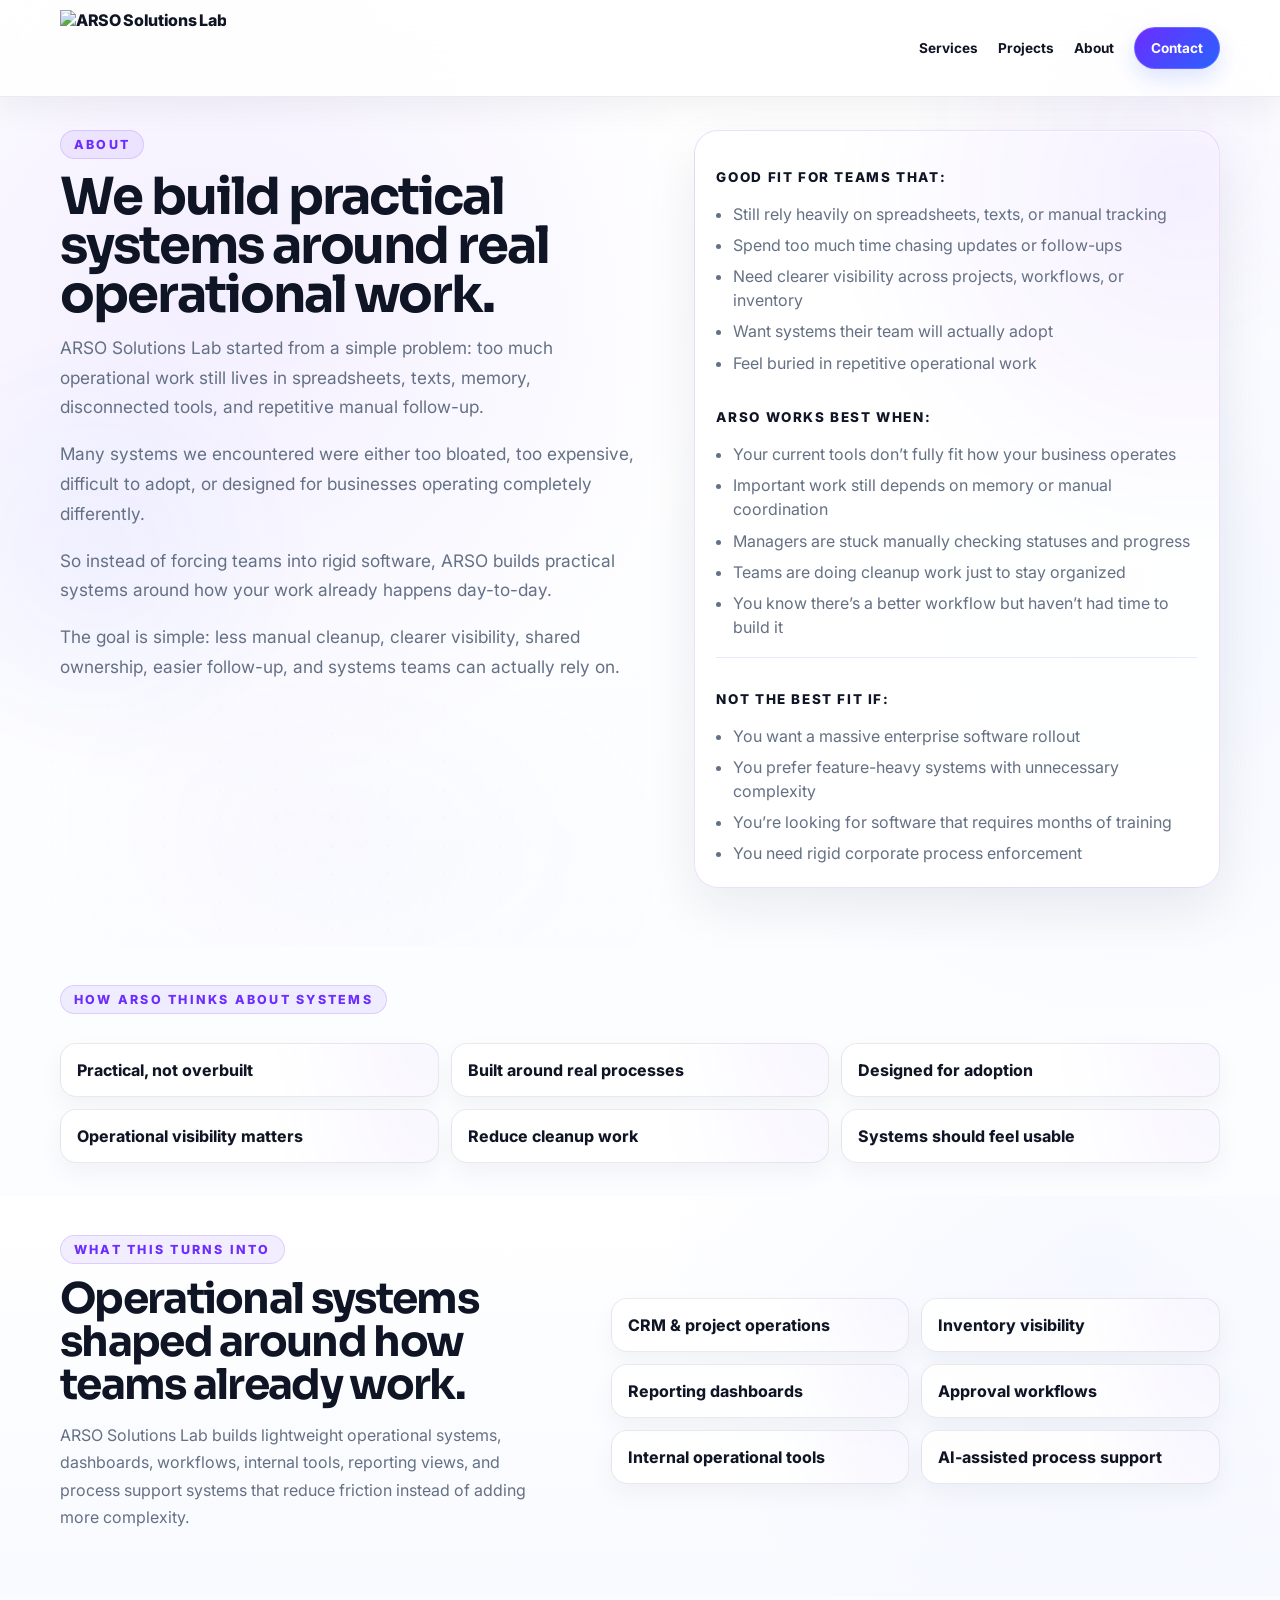
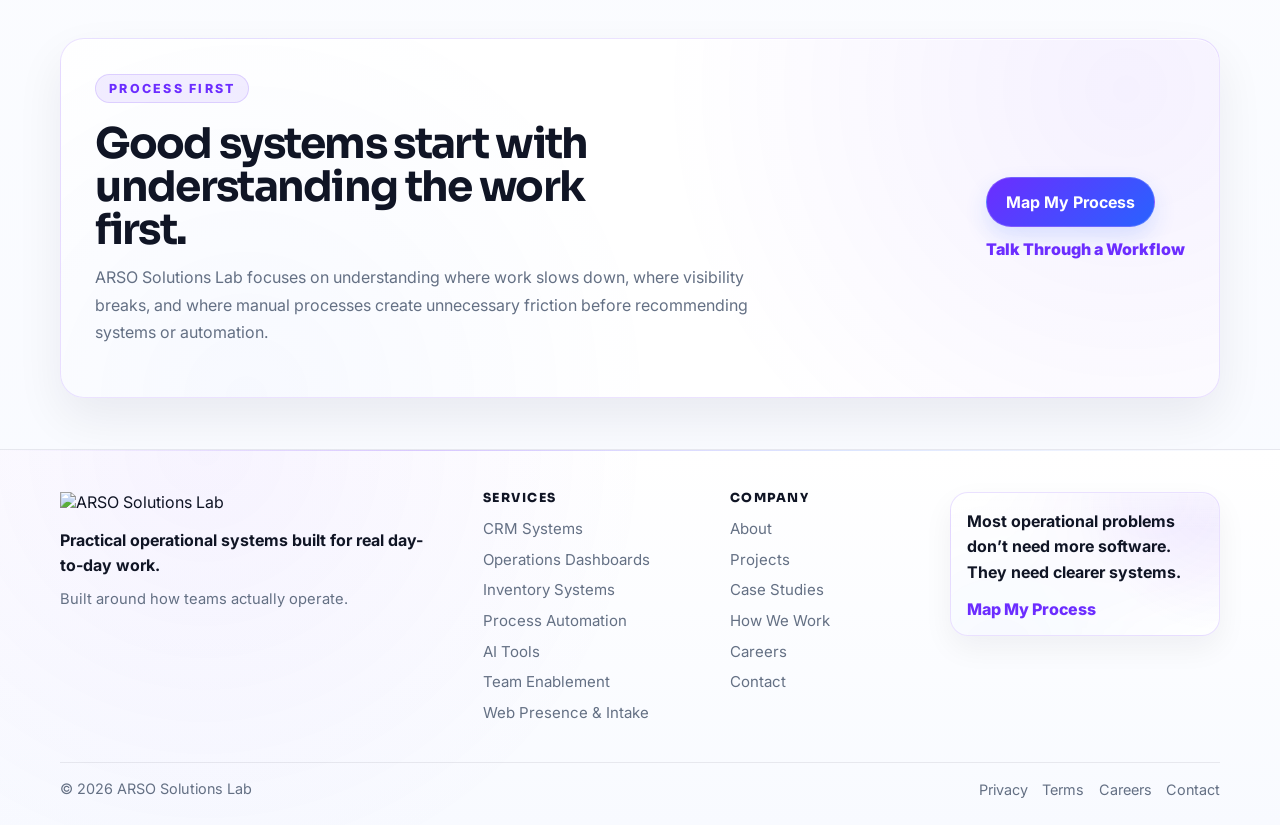
==== about.html @ b1f49772 "Add files via upload" ====
﻿<!DOCTYPE html>
<html lang="en">
  <head>
    <meta charset="UTF-8" />
    <meta name="viewport" content="width=device-width, initial-scale=1.0" />
    <title>About | ARSO Solutions Lab</title>
    <meta
      name="description"
      content="About ARSO Solutions Lab. Practical operational systems built around real workflows, adoption, visibility, and day-to-day work."
    />
    <meta property="og:site_name" content="ARSO Solutions Lab" />
    <meta property="og:type" content="website" />
    <meta property="og:title" content="About | ARSO Solutions Lab" />
    <meta property="og:description" content="About ARSO Solutions Lab. Practical operational systems built around real workflows, adoption, visibility, and day-to-day work." />
    <meta property="og:image" content="/Assets/apple-touch-icon.svg" />
    <meta name="twitter:card" content="summary" />
    <meta name="twitter:title" content="About | ARSO Solutions Lab" />
    <meta name="twitter:description" content="About ARSO Solutions Lab. Practical operational systems built around real workflows, adoption, visibility, and day-to-day work." />
    <link rel="preconnect" href="https://fonts.googleapis.com" />
    <link rel="preconnect" href="https://fonts.gstatic.com" crossorigin />
    <link
      href="https://fonts.googleapis.com/css2?family=Inter:wght@400;500;600;700;800&display=swap"
      rel="stylesheet"
    />
    <link rel="stylesheet" href="styles.css" />
    <link rel="icon" type="image/png" href="/Assets/favicon.svg" />
    <link rel="icon" type="image/png" sizes="32x32" href="/Assets/favicon-32.svg" />
    <link rel="icon" type="image/png" sizes="16x16" href="/Assets/favicon-16.svg" />
    <link rel="apple-touch-icon" href="/Assets/apple-touch-icon.svg" />
  </head>
  <body class="about-page">
    <header class="site-header">
      <div class="container nav">
        <a class="brand" href="index.html">
          <img src="/Assets/logo-full-light.svg" alt="ARSO Solutions Lab" class="logo logo-full" />
          <img src="/Assets/logo-compact1.svg" alt="AR" class="logo logo-compact" />
        </a>

        <nav class="nav-links">
          <a href="services.html">Services</a>
          <a href="projects.html">Projects</a>
          <a href="about.html" aria-current="page">About</a>
          <a href="index.html#contact" class="btn btn-sm">Contact</a>
        </nav>
      </div>
    </header>

    <main class="about-page-main">
      <section class="section about-page-hero">
        <div class="container about-page-grid">
          <div class="about-page-copy">
            <span class="eyebrow">About</span>
            <h1>We build practical systems around real operational work.</h1>
            <p>
              ARSO Solutions Lab started from a simple problem: too much operational work still lives in
              spreadsheets, texts, memory, disconnected tools, and repetitive manual follow-up.
            </p>
            <p>
              Many systems we encountered were either too bloated, too expensive, difficult to adopt,
              or designed for businesses operating completely differently.
            </p>
            <p>
              So instead of forcing teams into rigid software, ARSO builds practical systems around how
              your work already happens day-to-day.
            </p>
            <p>
              The goal is simple: less manual cleanup, clearer visibility, shared ownership, easier
              follow-up, and systems teams can actually rely on.
            </p>
          </div>

          <aside class="about-page-fit-card" aria-label="Who ARSO is a good fit for">
            <div>
              <p class="card-label">Good fit for teams that:</p>
              <ul>
                <li>Still rely heavily on spreadsheets, texts, or manual tracking</li>
                <li>Spend too much time chasing updates or follow-ups</li>
                <li>Need clearer visibility across projects, workflows, or inventory</li>
                <li>Want systems their team will actually adopt</li>
                <li>Feel buried in repetitive operational work</li>
              </ul>
            </div>

            <div>
              <p class="card-label">ARSO works best when:</p>
              <ul>
                <li>Your current tools don&rsquo;t fully fit how your business operates</li>
                <li>Important work still depends on memory or manual coordination</li>
                <li>Managers are stuck manually checking statuses and progress</li>
                <li>Teams are doing cleanup work just to stay organized</li>
                <li>You know there&rsquo;s a better workflow but haven&rsquo;t had time to build it</li>
              </ul>
            </div>

            <div class="about-page-filter">
              <p class="card-label">Not the best fit if:</p>
              <ul>
                <li>You want a massive enterprise software rollout</li>
                <li>You prefer feature-heavy systems with unnecessary complexity</li>
                <li>You&rsquo;re looking for software that requires months of training</li>
                <li>You need rigid corporate process enforcement</li>
              </ul>
            </div>
          </aside>
        </div>
      </section>

      <section id="about-philosophy" class="section about-philosophy-section" aria-label="How ARSO thinks about systems">
        <div class="container">
          <div class="section-heading left">
            <span class="eyebrow">How ARSO Thinks About Systems</span>
          </div>

          <div class="about-philosophy-strip">
            <article>Practical, not overbuilt</article>
            <article>Built around real processes</article>
            <article>Designed for adoption</article>
            <article>Operational visibility matters</article>
            <article>Reduce cleanup work</article>
            <article>Systems should feel usable</article>
          </div>
        </div>
      </section>

      <section id="about-builds" class="section about-builds-section" aria-label="What ARSO actually builds">
        <div class="container about-builds-grid">
          <div class="about-builds-copy">
            <span class="eyebrow">What This Turns Into</span>
            <h2>Operational systems shaped around how teams already work.</h2>
            <p>
              ARSO Solutions Lab builds lightweight operational systems, dashboards, workflows,
              internal tools, reporting views, and process support systems that reduce friction instead
              of adding more complexity.
            </p>
          </div>

          <div class="about-builds-cards">
            <article>CRM &amp; project operations</article>
            <article>Inventory visibility</article>
            <article>Reporting dashboards</article>
            <article>Approval workflows</article>
            <article>Internal operational tools</article>
            <article>AI-assisted process support</article>
          </div>
        </div>
      </section>

      <section id="about-process" class="section about-process-section" aria-label="Process first">
        <div class="container about-process-card">
          <div>
            <span class="eyebrow">Process First</span>
            <h2>Good systems start with understanding the work first.</h2>
            <p>
              ARSO Solutions Lab focuses on understanding where work slows down, where visibility
              breaks, and where manual processes create unnecessary friction before recommending
              systems or automation.
            </p>
          </div>
          <div class="about-process-actions">
            <a href="index.html#contact" class="btn">Map My Process</a>
            <a href="index.html#contact" class="about-process-link">Talk Through a Workflow</a>
          </div>
        </div>
      </section>
    </main>

    <footer class="site-footer">
      <div class="container footer-grid">
        <div class="footer-brand">
          <a href="index.html" aria-label="ARSO Solutions Lab home">
            <img src="/Assets/logo-full.svg" alt="ARSO Solutions Lab" class="footer-logo" />
          </a>
          <p>Practical operational systems built for real day-to-day work.</p>
          <span>Built around how teams actually operate.</span>
        </div>

        <nav class="footer-nav" aria-label="Footer services navigation">
          <h3>Services</h3>
          <a href="crm-operations.html">CRM Systems</a>
          <a href="services.html#service-dashboards">Operations Dashboards</a>
          <a href="inventory-visibility.html">Inventory Systems</a>
          <a href="services.html#service-ai">Process Automation</a>
          <a href="ai-workflow-assistant.html">AI Tools</a>
          <a href="services.html#service-training">Team Enablement</a>
          <a href="services.html#service-web-presence">Web Presence &amp; Intake</a>
        </nav>

        <nav class="footer-nav" aria-label="Footer company navigation">
          <h3>Company</h3>
          <a href="about.html" aria-current="page">About</a>
          <a href="projects.html">Projects</a>
          <a href="case-studies.html">Case Studies</a>
          <a href="index.html#how-we-work">How We Work</a>
          <a href="careers.html">Careers</a>
          <a href="index.html#contact">Contact</a>
        </nav>

        <div class="footer-cta">
          <p>Most operational problems don&rsquo;t need more software. They need clearer systems.</p>
          <a href="index.html#contact" class="footer-cta-link">Map My Process</a>
        </div>
      </div>

      <div class="container footer-bottom">
        <p>&copy; 2026 ARSO Solutions Lab</p>
        <nav aria-label="Footer legal navigation">
          <a href="privacy.html">Privacy</a>
          <a href="terms.html">Terms</a>
          <a href="careers.html">Careers</a>
          <a href="index.html#contact">Contact</a>
        </nav>
      </div>
    </footer>

    <script>
      const header = document.querySelector("header");
      let headerIsCompact = false;

      function updateHeaderLogo() {
        const shouldCompact = !headerIsCompact && window.scrollY > 120;
        const shouldExpand = headerIsCompact && window.scrollY < 40;

        if (shouldCompact) {
          header.classList.add("scrolled");
          headerIsCompact = true;
        } else if (shouldExpand) {
          header.classList.remove("scrolled");
          headerIsCompact = false;
        }
      }

      window.addEventListener("scroll", updateHeaderLogo, { passive: true });
      updateHeaderLogo();
    </script>
  </body>
</html>
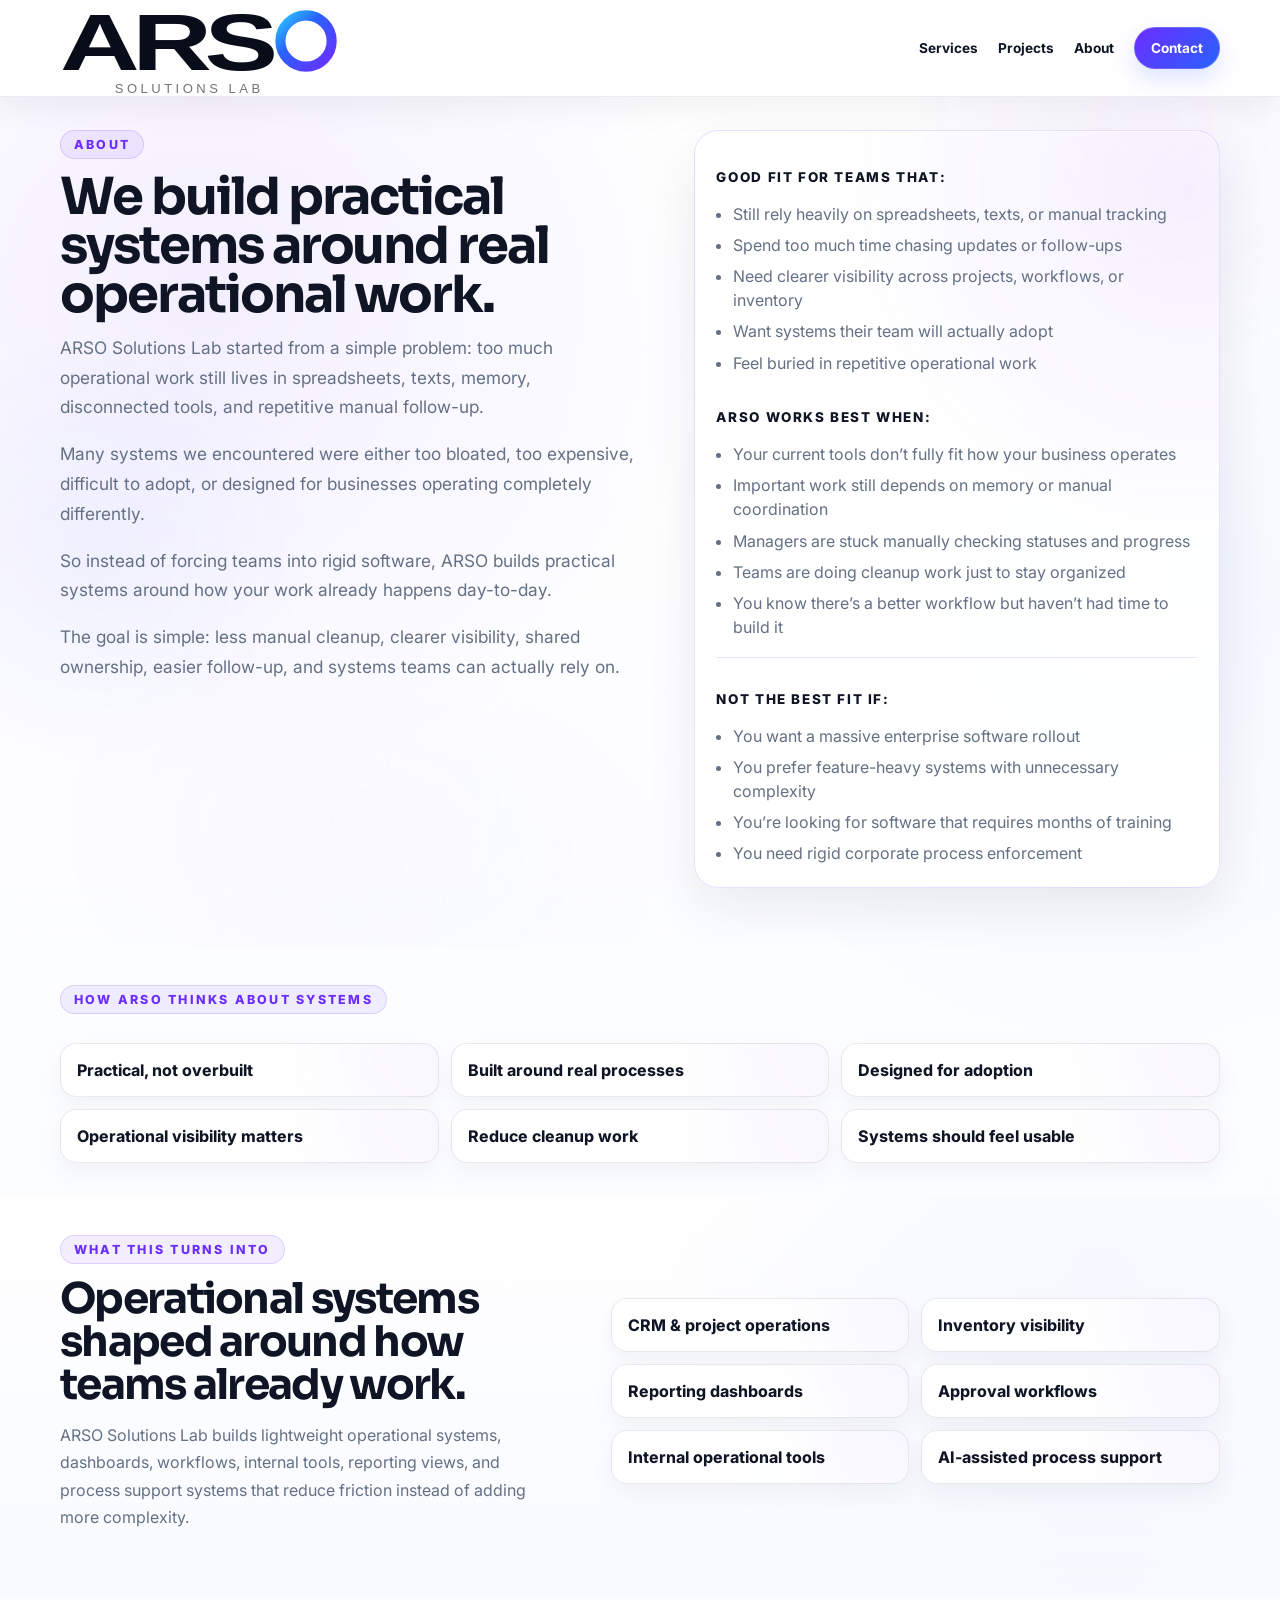
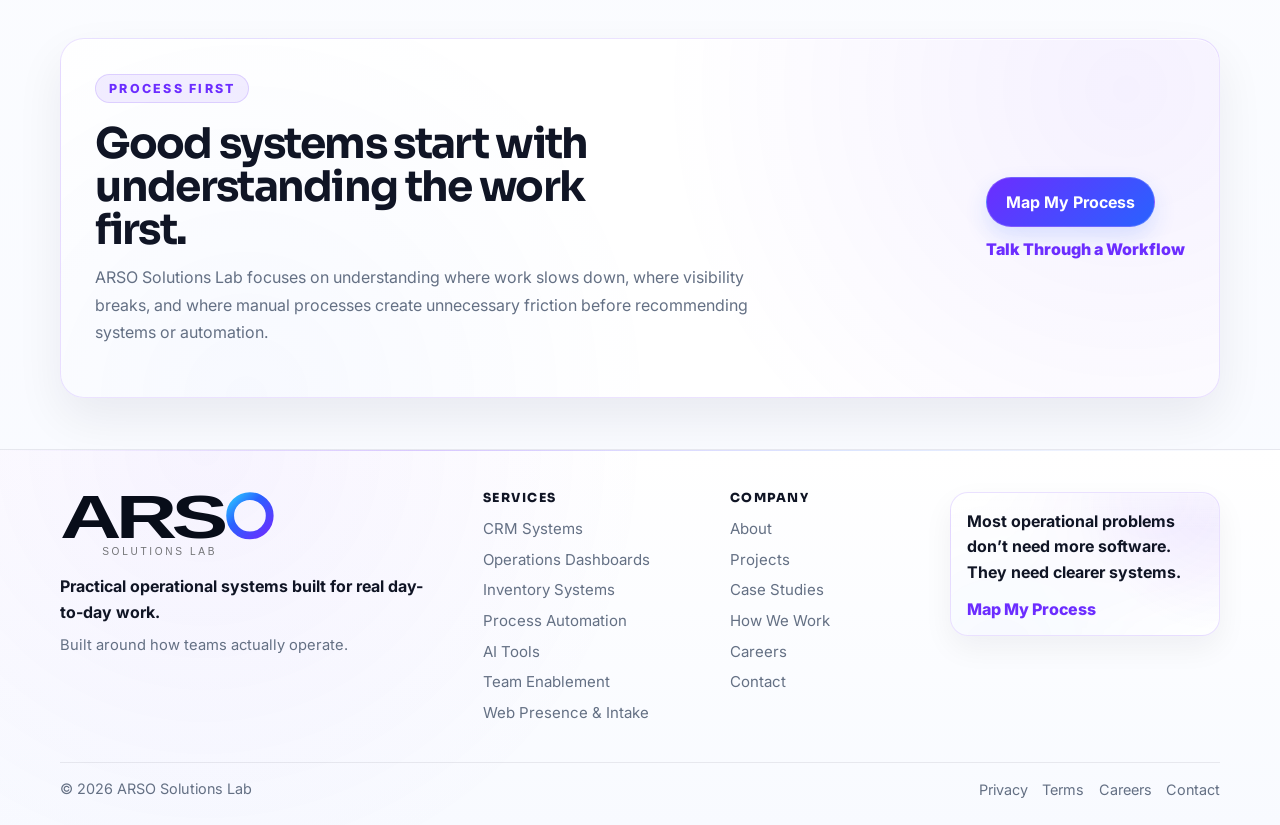
==== commit af0281cb: "updates" ====
--- a/about.html
+++ b/about.html
@@ -32,7 +32,7 @@
     <header class="site-header">
       <div class="container nav">
         <a class="brand" href="index.html">
-          <img src="/Assets/logo-full-light.svg" alt="ARSO Solutions Lab" class="logo logo-full" />
+          <img src="/Assets/logo-full.svg" alt="ARSO Solutions Lab" class="logo logo-full" />
           <img src="/Assets/logo-compact1.svg" alt="AR" class="logo logo-compact" />
         </a>
 
--- a/styles.css
+++ b/styles.css
@@ -18461,3 +18461,68 @@
     padding-top: 2.1rem;
   }
 }
+
+/* ARSO cleanup: service-card alignment and intentional result cards */
+.home-page .hero-service-strip {
+  grid-template-columns: repeat(4, minmax(0, 1fr));
+  align-items: stretch;
+}
+
+.home-page .hero-service-strip > div {
+  min-width: 0;
+  min-height: 104px;
+  height: 100%;
+  display: flex;
+  flex-direction: column;
+  align-items: center;
+  justify-content: center;
+  gap: 0.55rem;
+  text-align: center;
+}
+
+.home-page .hero-service-strip svg {
+  flex: 0 0 auto;
+  margin: 0;
+}
+
+.home-page .hero-service-strip span {
+  display: block;
+  min-width: 0;
+  font-size: clamp(0.68rem, 0.78vw, 0.78rem);
+  line-height: 1.25;
+  overflow-wrap: normal;
+  word-break: normal;
+  white-space: nowrap;
+}
+
+.project-outcome,
+.projects-featured .project-card.featured .project-outcome,
+.home-page #featured-systems-early .project-outcome,
+.home-page #projects .project-outcome {
+  color: #293247;
+  background: rgba(255, 255, 255, 0.78);
+  border: 1px solid rgba(16, 21, 37, 0.10);
+  border-radius: 16px;
+  box-shadow:
+    0 10px 24px rgba(16, 21, 37, 0.055),
+    inset 0 1px 0 rgba(255, 255, 255, 0.72);
+  backdrop-filter: blur(10px);
+  -webkit-backdrop-filter: blur(10px);
+  line-height: 1.55;
+}
+
+@media (max-width: 760px) {
+  .home-page .hero-service-strip {
+    grid-template-columns: repeat(2, minmax(0, 1fr));
+  }
+
+  .home-page .hero-service-strip > div {
+    min-height: 96px;
+  }
+}
+
+@media (max-width: 420px) {
+  .home-page .hero-service-strip {
+    grid-template-columns: 1fr;
+  }
+}
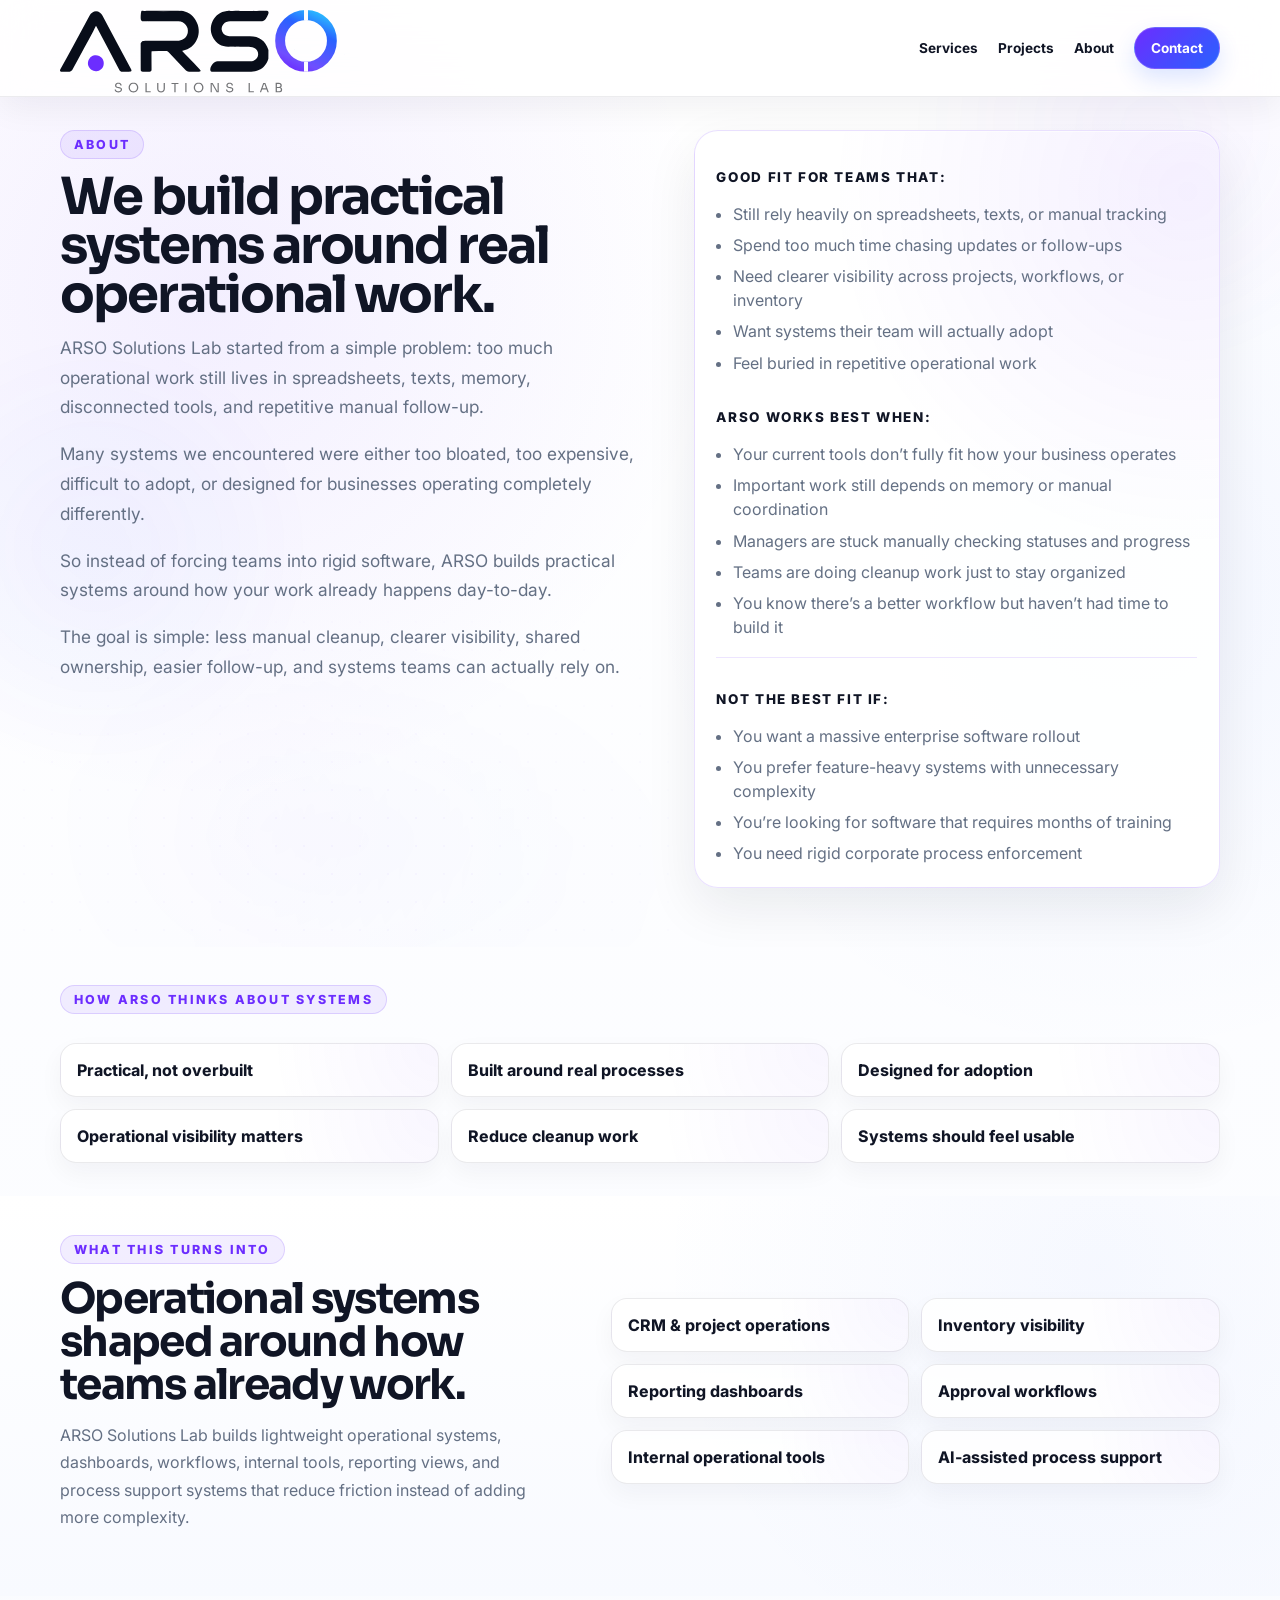
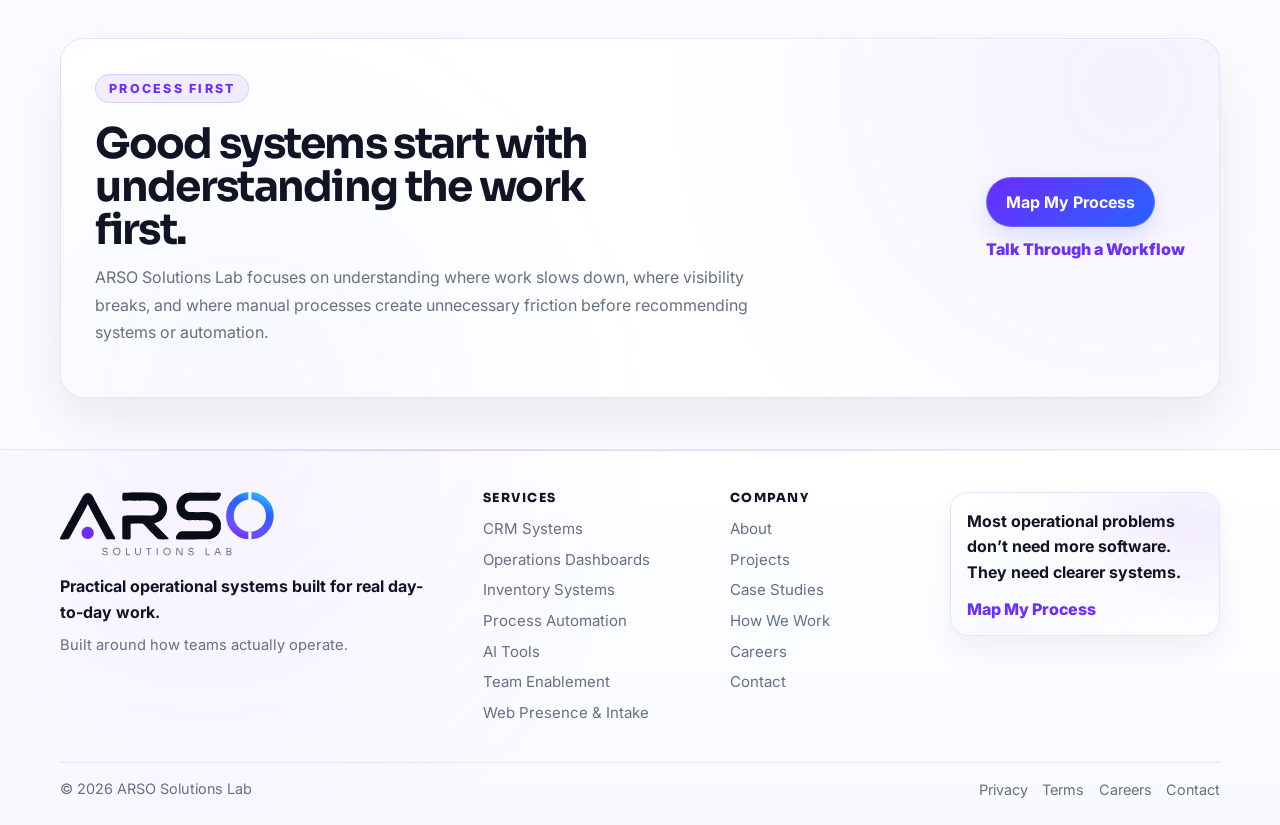
==== commit 30e634d7: "SEO" ====
--- a/about.html
+++ b/about.html
@@ -7,15 +7,21 @@
     <meta
       name="description"
       content="About ARSO Solutions Lab. Practical operational systems built around real workflows, adoption, visibility, and day-to-day work."
-    />
-    <meta property="og:site_name" content="ARSO Solutions Lab" />
-    <meta property="og:type" content="website" />
-    <meta property="og:title" content="About | ARSO Solutions Lab" />
-    <meta property="og:description" content="About ARSO Solutions Lab. Practical operational systems built around real workflows, adoption, visibility, and day-to-day work." />
-    <meta property="og:image" content="/Assets/apple-touch-icon.svg" />
-    <meta name="twitter:card" content="summary" />
-    <meta name="twitter:title" content="About | ARSO Solutions Lab" />
+    />
+    <link rel="canonical" href="https://www.arsosolutions.io/about.html" />
+    <meta property="og:site_name" content="ARSO Solutions Lab" />
+    <meta property="og:type" content="website" />
+    <meta property="og:url" content="https://www.arsosolutions.io/about.html" />
+    <meta property="og:title" content="About | ARSO Solutions Lab" />
+    <meta property="og:description" content="About ARSO Solutions Lab. Practical operational systems built around real workflows, adoption, visibility, and day-to-day work." />
+    <meta property="og:image" content="https://www.arsosolutions.io/Assets/arso-social-preview.png" />
+    <meta property="og:image:type" content="image/png" />
+    <meta property="og:image:width" content="1200" />
+    <meta property="og:image:height" content="630" />
+    <meta name="twitter:card" content="summary_large_image" />
+    <meta name="twitter:title" content="About | ARSO Solutions Lab" />
     <meta name="twitter:description" content="About ARSO Solutions Lab. Practical operational systems built around real workflows, adoption, visibility, and day-to-day work." />
+    <meta name="twitter:image" content="https://www.arsosolutions.io/Assets/arso-social-preview.png" />
     <link rel="preconnect" href="https://fonts.googleapis.com" />
     <link rel="preconnect" href="https://fonts.gstatic.com" crossorigin />
     <link
--- a/styles.css
+++ b/styles.css
@@ -1293,7 +1293,7 @@
   position: relative;
 }
 
-@media (min-width: 981px) {
+@media (min-width: 1121px) {
   .process-grid::before {
     content: "";
     position: absolute;
@@ -18462,7 +18462,7 @@
   }
 }
 
-/* ARSO cleanup: service-card alignment and intentional result cards */
+/* ARSO cleanup: service-card alignment and integrated outcome callouts */
 .home-page .hero-service-strip {
   grid-template-columns: repeat(4, minmax(0, 1fr));
   align-items: stretch;
@@ -18499,16 +18499,49 @@
 .projects-featured .project-card.featured .project-outcome,
 .home-page #featured-systems-early .project-outcome,
 .home-page #projects .project-outcome {
+  position: relative;
+  min-height: 0;
+  display: block;
+  align-self: start;
+  max-width: 34rem;
+  margin: 0.35rem 0 0;
+  padding: 0.15rem 0 0.15rem 1rem;
   color: #293247;
-  background: rgba(255, 255, 255, 0.78);
-  border: 1px solid rgba(16, 21, 37, 0.10);
-  border-radius: 16px;
-  box-shadow:
-    0 10px 24px rgba(16, 21, 37, 0.055),
-    inset 0 1px 0 rgba(255, 255, 255, 0.72);
-  backdrop-filter: blur(10px);
-  -webkit-backdrop-filter: blur(10px);
-  line-height: 1.55;
+  background: transparent;
+  border: 0;
+  border-left: 3px solid var(--arso-purple);
+  border-radius: 0;
+  box-shadow: none;
+  backdrop-filter: none;
+  -webkit-backdrop-filter: none;
+  font-size: 0.94rem;
+  font-weight: 500;
+  line-height: 1.5;
+}
+
+.project-outcome::before,
+.projects-featured .project-card.featured .project-outcome::before,
+.home-page #featured-systems-early .project-outcome::before,
+.home-page #projects .project-outcome::before {
+  content: "Outcome";
+  display: block;
+  margin-bottom: 0.18rem;
+  color: var(--arso-purple);
+  font-size: 0.7rem;
+  font-weight: 800;
+  line-height: 1.2;
+  letter-spacing: 0.12em;
+  text-transform: uppercase;
+}
+
+.project-outcome::after {
+  content: "";
+  position: absolute;
+  left: -3px;
+  top: 0;
+  width: 3px;
+  height: 100%;
+  background: linear-gradient(180deg, var(--arso-purple), var(--arso-blue));
 }
 
 @media (max-width: 760px) {
@@ -18526,3 +18559,90 @@
     grid-template-columns: 1fr;
   }
 }
+
+/* Homepage polish: shared system hierarchy and laptop-first balance */
+.home-page .system-title,
+.home-page #featured-systems-early .project-card > .system-title,
+.home-page #projects .project-card > .system-title {
+  width: 100%;
+  max-width: 17ch;
+  margin: 0;
+  font-size: clamp(1.7rem, 2.35vw, 2.35rem);
+  font-weight: 850;
+  line-height: 1.02;
+  letter-spacing: -0.035em;
+  text-wrap: balance;
+}
+
+.home-page .hero-left h1 {
+  font-size: clamp(3rem, 6.35vw, 5.55rem);
+  line-height: 0.94;
+}
+
+@media (min-width: 900px) {
+  .home-page .logo-full {
+    height: 98px;
+  }
+
+  .home-page .nav {
+    min-height: 94px;
+  }
+}
+
+@media (min-width: 981px) {
+  .home-page #featured-systems-early #crm-project-operations,
+  .home-page #projects #inventory-management-system {
+    grid-template-columns: minmax(280px, 0.62fr) minmax(0, 1fr);
+  }
+
+  .home-page #featured-systems-early #ai-workflow-assistant,
+  .home-page #projects #sales-performance-board,
+  .home-page #projects #new-hire-readiness {
+    grid-template-columns: minmax(0, 1fr) minmax(280px, 0.62fr);
+  }
+
+  .home-page #featured-systems-early #crm-project-operations > .project-mockup,
+  .home-page #projects #inventory-management-system > .project-mockup {
+    grid-column: 2;
+  }
+
+  .home-page #featured-systems-early #crm-project-operations > :not(.project-mockup),
+  .home-page #projects #inventory-management-system > :not(.project-mockup) {
+    grid-column: 1;
+  }
+
+  .home-page #featured-systems-early #ai-workflow-assistant > .project-mockup,
+  .home-page #projects #sales-performance-board > .project-mockup,
+  .home-page #projects #new-hire-readiness > .project-mockup {
+    grid-column: 1;
+  }
+
+  .home-page #featured-systems-early #ai-workflow-assistant > :not(.project-mockup),
+  .home-page #projects #sales-performance-board > :not(.project-mockup),
+  .home-page #projects #new-hire-readiness > :not(.project-mockup) {
+    grid-column: 2;
+  }
+}
+
+@media (max-width: 1120px) {
+  .home-page .system-title,
+  .home-page #featured-systems-early .project-card > .system-title,
+  .home-page #projects .project-card > .system-title {
+    max-width: 20ch;
+    font-size: clamp(1.65rem, 3.25vw, 2.2rem);
+  }
+}
+
+@media (max-width: 640px) {
+  .home-page .hero-left h1 {
+    font-size: clamp(2.4rem, 12.5vw, 3.55rem);
+  }
+
+  .home-page .system-title,
+  .home-page #featured-systems-early .project-card > .system-title,
+  .home-page #projects .project-card > .system-title {
+    max-width: 18ch;
+    font-size: clamp(1.55rem, 7.5vw, 2rem);
+    line-height: 1.05;
+  }
+}
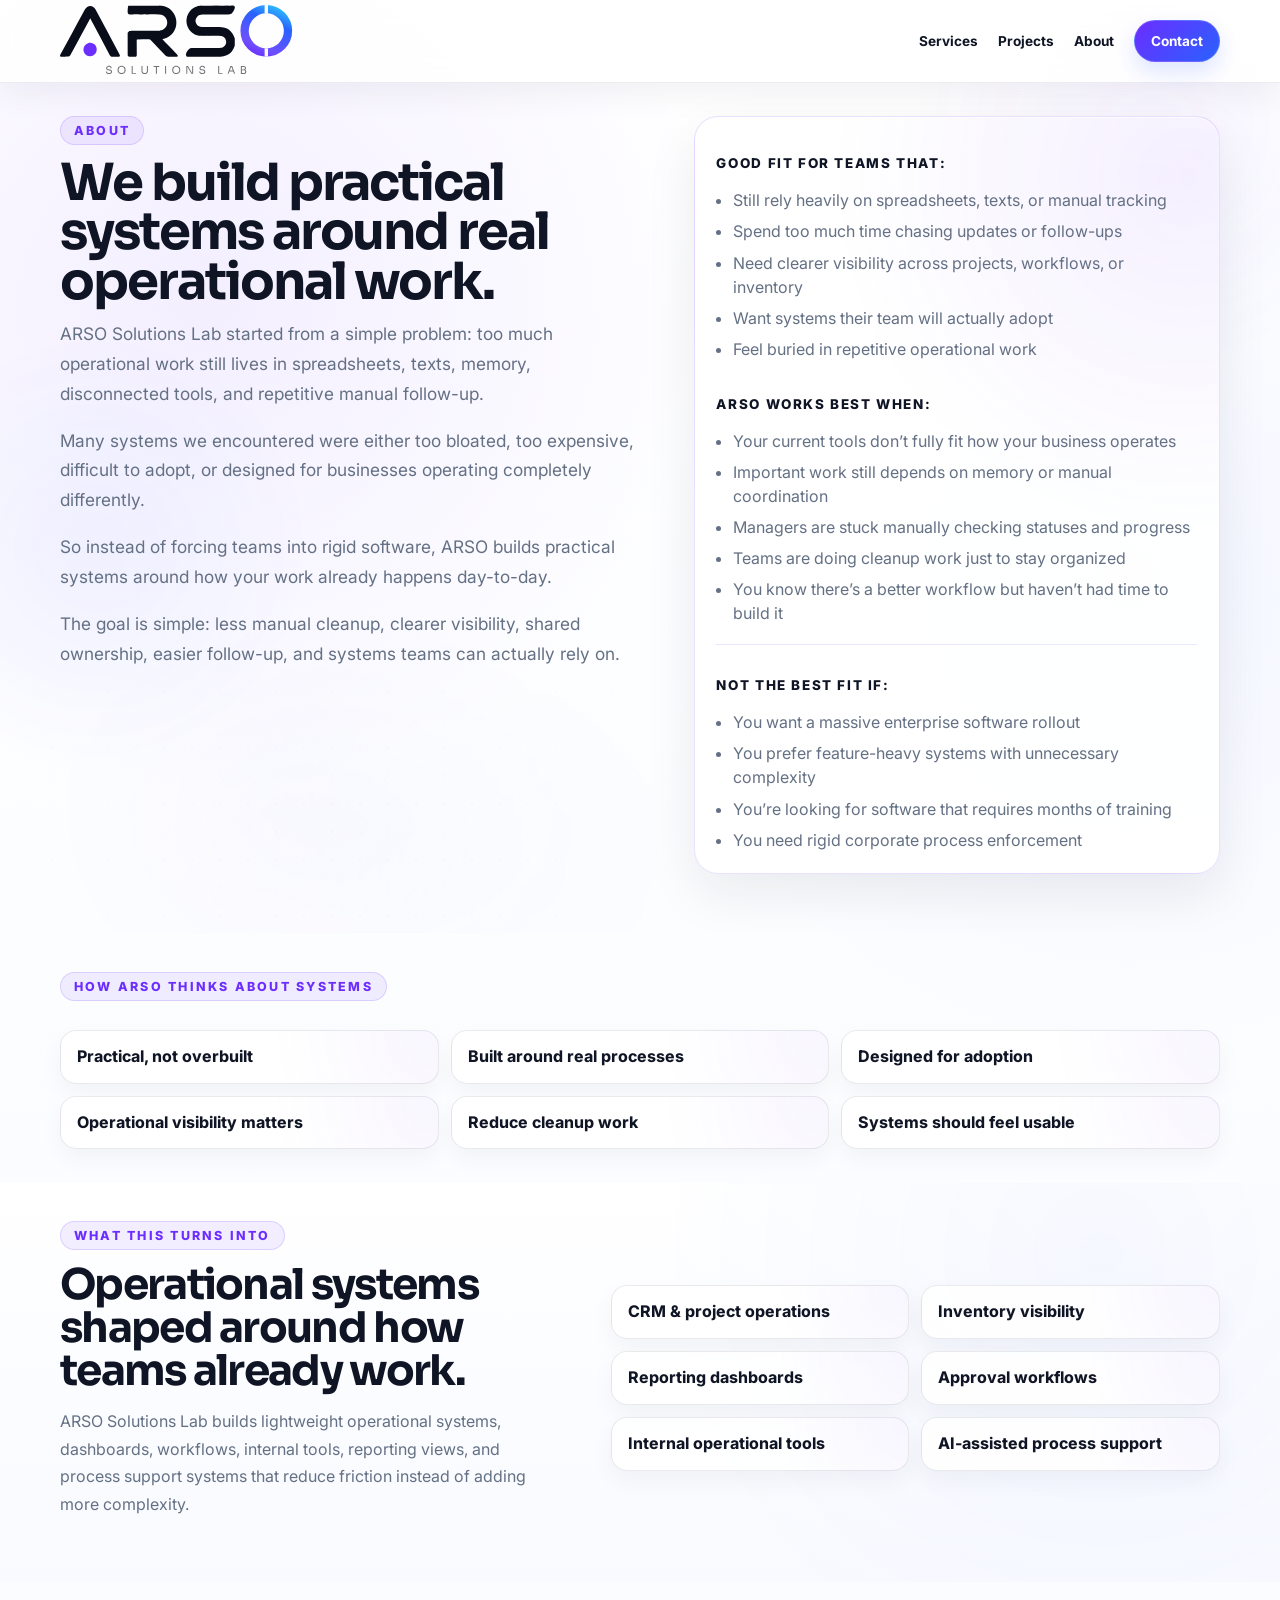
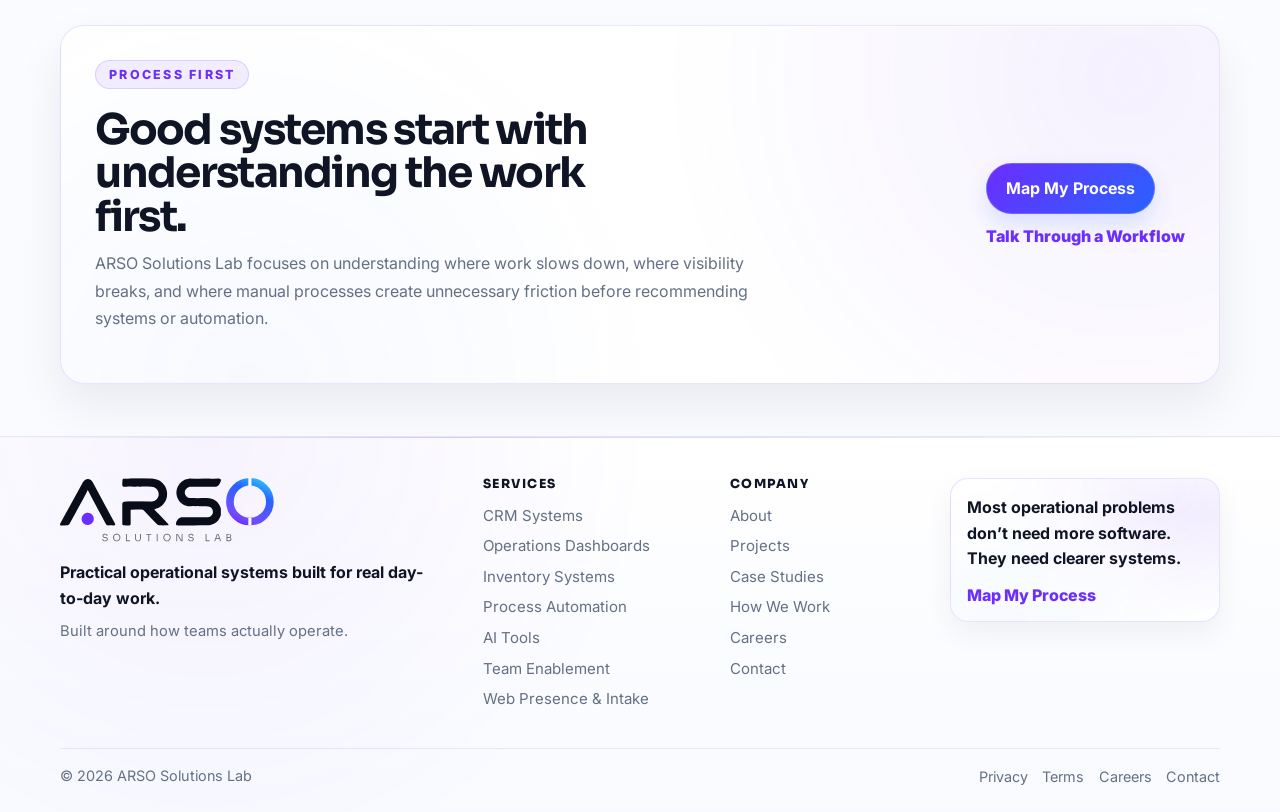
==== commit d1261232: "clarity" ====
--- a/about.html
+++ b/about.html
@@ -1,6 +1,15 @@
 ﻿<!DOCTYPE html>
 <html lang="en">
   <head>
+    <script async src="https://www.googletagmanager.com/gtag/js?id=G-Y0H1S4Z1W0"></script>
+    <script>
+      window.dataLayer = window.dataLayer || [];
+      function gtag(){dataLayer.push(arguments);}
+      gtag("js", new Date());
+      gtag("config", "G-Y0H1S4Z1W0", {
+        debug_mode: new URLSearchParams(window.location.search).has("ga_debug")
+      });
+    </script>
     <meta charset="UTF-8" />
     <meta name="viewport" content="width=device-width, initial-scale=1.0" />
     <title>About | ARSO Solutions Lab</title>
@@ -33,6 +42,13 @@
     <link rel="icon" type="image/png" sizes="32x32" href="/Assets/favicon-32.svg" />
     <link rel="icon" type="image/png" sizes="16x16" href="/Assets/favicon-16.svg" />
     <link rel="apple-touch-icon" href="/Assets/apple-touch-icon.svg" />
+    <script type="text/javascript">
+        (function(c,l,a,r,i,t,y){
+            c[a]=c[a]||function(){(c[a].q=c[a].q||[]).push(arguments)};
+            t=l.createElement(r);t.async=1;t.src="https://www.clarity.ms/tag/"+i;
+            y=l.getElementsByTagName(r)[0];y.parentNode.insertBefore(t,y);
+        })(window, document, "clarity", "script", "x68gd35o7h");
+    </script>
   </head>
   <body class="about-page">
     <header class="site-header">
@@ -238,6 +254,7 @@
       window.addEventListener("scroll", updateHeaderLogo, { passive: true });
       updateHeaderLogo();
     </script>
+    <script src="ga4-events.js"></script>
   </body>
 </html>
 
--- a/styles.css
+++ b/styles.css
@@ -1531,7 +1531,7 @@
   font-size: 0.9rem;
 }
 
-/* Careers placeholder page */
+/* Careers page */
 .careers-page {
   background:
     radial-gradient(circle at 16% 12%, rgba(108, 45, 255, 0.08), transparent 30rem),
@@ -1551,25 +1551,19 @@
   padding-bottom: clamp(2.2rem, 4.5vw, 3.5rem);
 }
 
-.careers-layout {
-  display: grid;
-  grid-template-columns: minmax(0, 0.9fr) minmax(320px, 0.7fr);
-  gap: clamp(2rem, 5vw, 5rem);
-  align-items: center;
-}
-
 .careers-copy h1 {
-  max-width: 12ch;
+  max-width: 16ch;
   color: var(--arso-text);
 }
 
 .careers-copy p {
-  max-width: 62ch;
+  max-width: 74ch;
   margin-top: 1.1rem;
   font-size: clamp(1rem, 1.45vw, 1.18rem);
 }
 
 .careers-card {
+  margin-top: clamp(1.8rem, 4vw, 3.5rem);
   padding: clamp(1.35rem, 2.6vw, 2rem);
   border: 1px solid rgba(108, 45, 255, 0.14);
   border-radius: 22px;
@@ -1593,6 +1587,122 @@
 
 .careers-card .btn {
   margin-top: 0.35rem;
+}
+
+.careers-role-heading {
+  display: flex;
+  justify-content: space-between;
+  gap: 1.5rem;
+  align-items: flex-start;
+  padding-bottom: 1.25rem;
+  border-bottom: 1px solid rgba(16, 21, 37, 0.09);
+}
+
+.careers-role-heading h2 {
+  margin: 0.35rem 0 0;
+}
+
+.careers-role-meta {
+  flex: 0 0 auto;
+  padding: 0.55rem 0.75rem;
+  color: var(--arso-text);
+  background: linear-gradient(135deg, rgba(108, 45, 255, 0.09), rgba(41, 98, 255, 0.07));
+  border: 1px solid rgba(108, 45, 255, 0.13);
+  border-radius: 999px;
+  font-size: 0.86rem;
+  font-weight: 750;
+  white-space: nowrap;
+}
+
+.careers-role-meta span {
+  padding: 0 0.3rem;
+  color: var(--arso-purple);
+}
+
+.careers-role-intro {
+  max-width: 82ch;
+  padding: 1.4rem 0 0.4rem;
+}
+
+.careers-role-details {
+  display: grid;
+  grid-template-columns: repeat(2, minmax(0, 1fr));
+  gap: 1rem;
+  margin-top: 0.75rem;
+}
+
+.careers-role-details section {
+  padding: 1.15rem;
+  border: 1px solid rgba(16, 21, 37, 0.08);
+  border-radius: 16px;
+  background: rgba(248, 250, 255, 0.74);
+}
+
+.careers-role-details h3 {
+  margin-bottom: 0.7rem;
+  font-size: 1.02rem;
+}
+
+.careers-role-details ul {
+  display: grid;
+  gap: 0.55rem;
+  margin: 0;
+  padding-left: 1.15rem;
+}
+
+.careers-role-details li {
+  padding-left: 0.15rem;
+  color: var(--arso-muted);
+  line-height: 1.5;
+}
+
+.careers-role-details li::marker {
+  color: var(--arso-purple);
+}
+
+.careers-role-details .careers-compensation {
+  grid-column: 1 / -1;
+}
+
+.careers-compensation ul {
+  grid-template-columns: repeat(4, minmax(0, 1fr));
+  padding-left: 0;
+  list-style: none;
+}
+
+.careers-compensation li {
+  position: relative;
+  padding-left: 1rem;
+}
+
+.careers-compensation li::before {
+  content: "";
+  position: absolute;
+  top: 0.65em;
+  left: 0;
+  width: 0.38rem;
+  height: 0.38rem;
+  border-radius: 50%;
+  background: linear-gradient(135deg, var(--arso-purple), #2962ff);
+}
+
+.careers-actions {
+  display: flex;
+  flex-wrap: wrap;
+  gap: 1rem 1.25rem;
+  align-items: center;
+  margin-top: 1.25rem;
+}
+
+.careers-link {
+  color: var(--arso-purple);
+  font-weight: 750;
+  text-decoration: none;
+}
+
+.careers-link:hover {
+  text-decoration: underline;
+  text-underline-offset: 0.2em;
 }
 
 .careers-fit-section {
@@ -1617,30 +1727,21 @@
   opacity: 0.32;
 }
 
-.careers-traits-grid {
-  display: grid;
-  grid-template-columns: repeat(3, minmax(0, 1fr));
-  gap: 1rem;
-}
-
-.careers-traits-grid article {
+.careers-collaborator-callout {
   position: relative;
-  padding: 1.25rem;
-  border: 1px solid rgba(16, 21, 37, 0.09);
-  border-radius: 18px;
-  background:
-    radial-gradient(circle at top right, rgba(108, 45, 255, 0.055), transparent 48%),
-    rgba(255, 255, 255, 0.88);
-  box-shadow: 0 14px 34px rgba(16, 21, 37, 0.06);
-}
-
-.careers-traits-grid h3 {
-  margin-bottom: 0.55rem;
-  font-size: 1.05rem;
-}
-
-.careers-traits-grid p {
-  margin: 0;
+  max-width: 850px;
+  padding-left: 1.25rem;
+  border-left: 4px solid var(--arso-purple);
+}
+
+.careers-collaborator-callout h2 {
+  margin: 0.35rem 0 0.65rem;
+  font-size: clamp(1.45rem, 2.3vw, 2rem);
+}
+
+.careers-collaborator-callout p {
+  max-width: 72ch;
+  margin: 0 0 0.75rem;
   line-height: 1.6;
 }
 
@@ -1670,12 +1771,29 @@
 }
 
 @media (max-width: 980px) {
-  .careers-layout {
+  .careers-role-heading {
+    display: grid;
+  }
+
+  .careers-role-meta {
+    justify-self: start;
+    white-space: normal;
+  }
+
+  .careers-role-details,
+  .careers-compensation ul {
     grid-template-columns: 1fr;
   }
-
-  .careers-traits-grid {
-    grid-template-columns: 1fr;
+}
+
+@media (max-width: 640px) {
+  .careers-role-details .careers-compensation {
+    grid-column: auto;
+  }
+
+  .careers-actions {
+    align-items: flex-start;
+    flex-direction: column;
   }
 }
 
@@ -18646,3 +18764,228 @@
     line-height: 1.05;
   }
 }
+
+/* Responsive header and Careers page polish */
+.site-header .nav {
+  min-height: 82px;
+}
+
+.site-header .brand {
+  flex: 0 0 auto;
+  padding-top: 0;
+}
+
+.site-header .logo-full,
+.home-page .site-header .logo-full {
+  width: auto;
+  height: 72px;
+  max-height: 72px;
+}
+
+.site-header .logo-compact {
+  width: auto;
+  height: 32px;
+  max-height: 32px;
+}
+
+.careers-hero {
+  padding-top: clamp(0.25rem, 0.8vw, 0.55rem);
+  padding-bottom: clamp(1.3rem, 2.4vw, 2rem);
+}
+
+.careers-copy h1 {
+  max-width: 15ch;
+  font-size: clamp(2.25rem, 4vw, 3.55rem);
+  line-height: 1;
+}
+
+.careers-copy p {
+  max-width: 68ch;
+  margin-top: 0.65rem;
+  font-size: clamp(0.94rem, 1vw, 1rem);
+  line-height: 1.58;
+}
+
+.careers-copy p + p {
+  margin-top: 0.45rem;
+}
+
+.careers-role-card {
+  max-width: 1040px;
+  margin-top: clamp(1.1rem, 2vw, 1.75rem);
+  padding: clamp(1.1rem, 1.7vw, 1.5rem);
+  border-radius: 18px;
+}
+
+.careers-role-heading {
+  gap: 1rem;
+  padding-bottom: 0.85rem;
+}
+
+.careers-role-heading h2 {
+  max-width: 26ch;
+  font-size: clamp(1.3rem, 1.7vw, 1.65rem);
+  line-height: 1.1;
+}
+
+.careers-role-intro {
+  max-width: 72ch;
+  padding-top: 0.95rem;
+}
+
+.careers-role-card p,
+.careers-role-card li {
+  font-size: 0.9rem;
+}
+
+.careers-role-details {
+  gap: 0.75rem;
+  margin-top: 0.4rem;
+}
+
+.careers-role-details section {
+  padding: 0.9rem;
+}
+
+.careers-role-details h3 {
+  margin-bottom: 0.55rem;
+  font-size: 0.96rem;
+}
+
+.careers-role-details ul {
+  gap: 0.42rem;
+}
+
+.careers-actions {
+  margin-top: 1rem;
+}
+
+.careers-fit-section {
+  padding-top: clamp(1rem, 2vw, 1.7rem);
+  padding-bottom: clamp(1.4rem, 2.5vw, 2.2rem);
+}
+
+.careers-collaborator-callout h2 {
+  font-size: clamp(1.3rem, 1.9vw, 1.7rem);
+}
+
+.careers-collaborator-callout p {
+  font-size: 0.94rem;
+}
+
+.careers-philosophy {
+  padding-bottom: clamp(1.8rem, 3vw, 2.8rem);
+}
+
+@media (max-width: 900px) {
+  .site-header .nav {
+    min-height: 70px;
+  }
+
+  .site-header .logo-full,
+  .home-page .site-header .logo-full {
+    display: none;
+  }
+
+  .site-header .logo-compact,
+  .site-header.scrolled .logo-compact {
+    display: block;
+    height: 32px;
+    max-height: 32px;
+  }
+
+  .site-header .brand {
+    padding-top: 0;
+  }
+
+  .careers-role-heading {
+    display: grid;
+  }
+
+  .careers-role-meta {
+    justify-self: start;
+    max-width: 100%;
+    white-space: normal;
+    line-height: 1.35;
+  }
+
+  .careers-role-details,
+  .careers-compensation ul {
+    grid-template-columns: 1fr;
+  }
+}
+
+@media (max-width: 640px) {
+  .site-header .nav {
+    min-height: 64px;
+    flex-direction: row;
+    align-items: center;
+    gap: 0.65rem;
+    padding: 0.45rem 0;
+  }
+
+  .site-header .logo-compact,
+  .site-header.scrolled .logo-compact {
+    height: 28px;
+    max-height: 28px;
+  }
+
+  .site-header .nav-links {
+    flex: 1 1 auto;
+    justify-content: flex-end;
+    flex-wrap: nowrap;
+    gap: clamp(0.42rem, 2.1vw, 0.75rem);
+  }
+
+  .site-header .nav-links a {
+    font-size: clamp(0.72rem, 2.7vw, 0.82rem);
+    white-space: nowrap;
+  }
+
+  .site-header .nav-links .btn,
+  .site-header .nav-links .btn-sm {
+    padding: 0.58rem 0.72rem;
+  }
+
+  .careers-hero {
+    padding-top: 0.2rem;
+    padding-bottom: 1.15rem;
+  }
+
+  .careers-copy h1 {
+    font-size: clamp(2.05rem, 9.5vw, 2.65rem);
+  }
+
+  .careers-copy p {
+    max-width: 38ch;
+    font-size: 0.9rem;
+  }
+
+  .careers-role-card {
+    margin-top: 1rem;
+    padding: 0.9rem;
+    border-radius: 16px;
+  }
+
+  .careers-role-heading h2 {
+    font-size: clamp(1.22rem, 5.8vw, 1.45rem);
+  }
+
+  .careers-role-meta {
+    padding: 0.48rem 0.65rem;
+    font-size: 0.8rem;
+  }
+
+  .careers-role-intro {
+    padding-top: 0.8rem;
+  }
+
+  .careers-role-card p,
+  .careers-role-card li {
+    font-size: 0.86rem;
+  }
+
+  .careers-role-details .careers-compensation {
+    grid-column: auto;
+  }
+}
